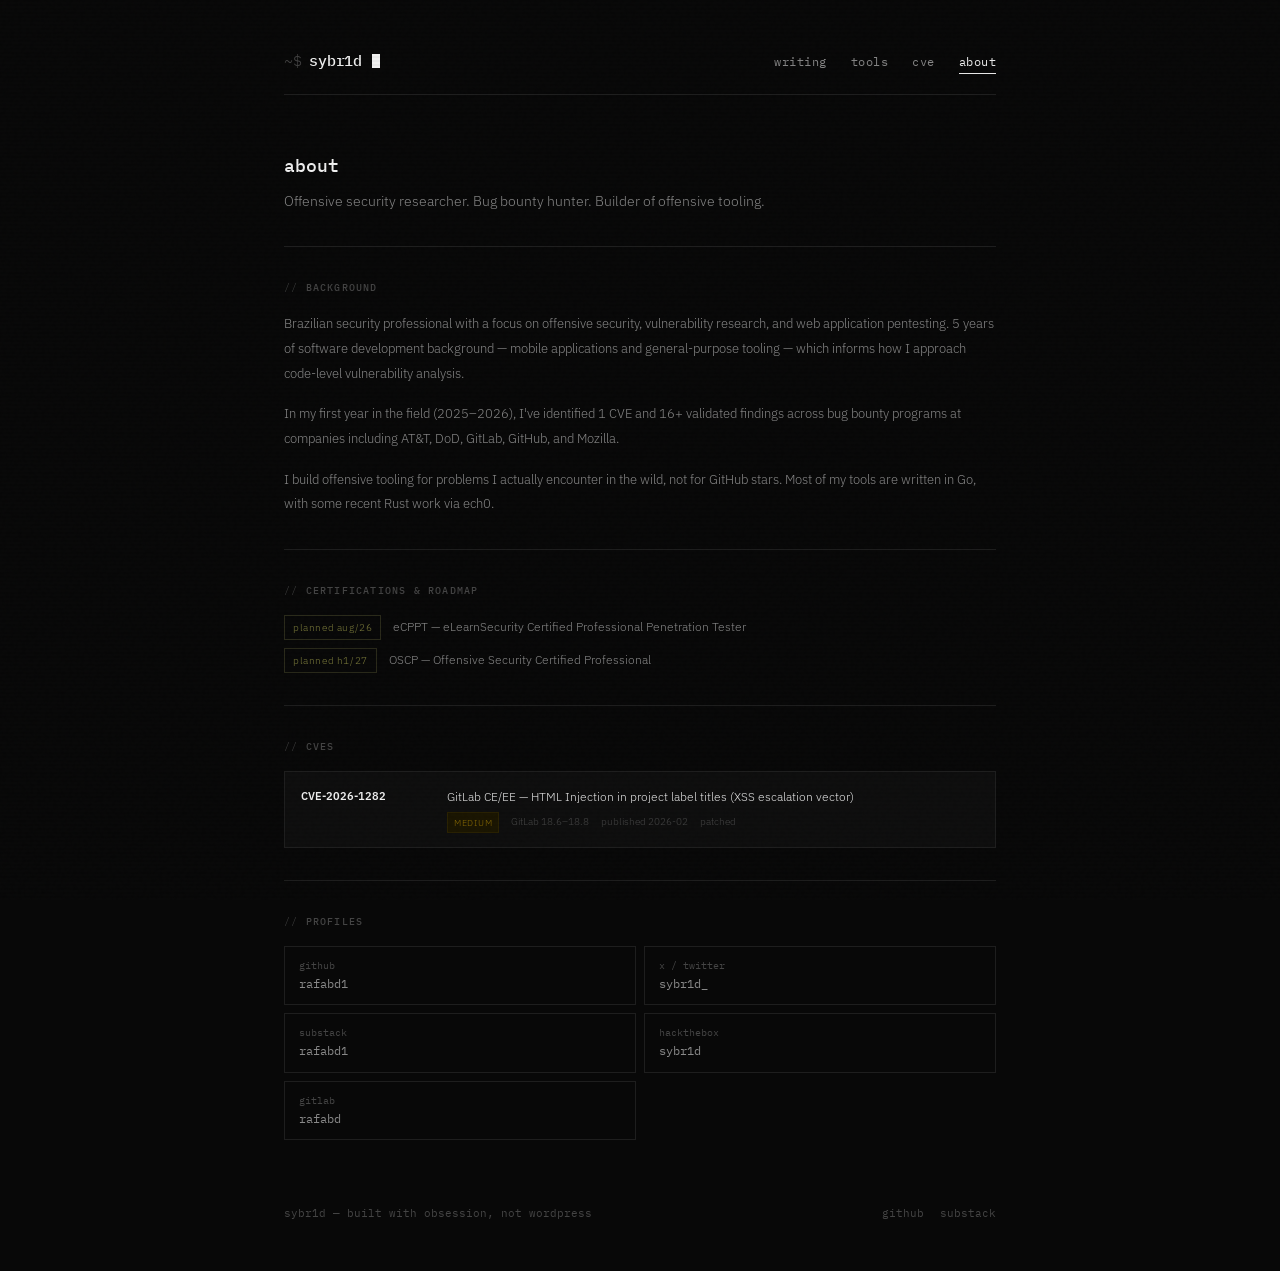
==== about.html @ 63c6136e "Replace all mocks with real content; add writing and about pages - Rename branding from codezero to " ====
<!DOCTYPE html>
<html lang="en">
<head>
<meta charset="UTF-8">
<meta name="viewport" content="width=device-width, initial-scale=1.0">
<title>about — sybr1d</title>
<meta name="description" content="About sybr1d — offensive security researcher, bug bounty hunter, CVE author.">
<link rel="preconnect" href="https://fonts.googleapis.com">
<link href="https://fonts.googleapis.com/css2?family=IBM+Plex+Mono:ital,wght@0,300;0,400;0,500;0,600;1,300;1,400&family=IBM+Plex+Sans:wght@300;400&display=swap" rel="stylesheet">
<link rel="stylesheet" href="style.css">
</head>
<body>

<div class="scroll-line" id="scrollLine"></div>

<div class="site-wrapper">

  <header>
    <div class="header-top">
      <a href="index.html" class="logo">
        <span class="logo-prompt">~$</span> sybr1d<span class="logo-cursor"></span>
      </a>
      <nav>
        <a href="writing.html">writing</a>
        <a href="index.html#tools">tools</a>
        <a href="index.html#cve">cve</a>
        <a href="about.html" class="active">about</a>
      </nav>
    </div>
  </header>

  <div class="page-hero">
    <div class="page-hero-title">about</div>
    <div class="page-hero-desc">
      Offensive security researcher. Bug bounty hunter. Builder of offensive tooling.
    </div>
  </div>

  <div class="about-block">
    <div class="about-block-title">background</div>
    <div class="about-block-content">
      <p>
        Brazilian security professional with a focus on offensive security, vulnerability research, and web application pentesting.
        5 years of software development background — mobile applications and general-purpose tooling — which informs how I approach code-level vulnerability analysis.
      </p>
      <p>
        In my first year in the field (2025–2026), I've identified 1 CVE and 16+ validated findings across bug bounty programs at companies including AT&amp;T, DoD, GitLab, GitHub, and Mozilla.
      </p>
      <p>
        I build offensive tooling for problems I actually encounter in the wild, not for GitHub stars.
        Most of my tools are written in Go, with some recent Rust work via ech0.
      </p>
    </div>
  </div>

  <div class="about-block">
    <div class="about-block-title">certifications &amp; roadmap</div>
    <div class="about-block-content">
      <div class="cert-list">
        <div class="cert-item">
          <span class="cert-badge planned">planned aug/26</span>
          <span class="cert-name">eCPPT — eLearnSecurity Certified Professional Penetration Tester</span>
        </div>
        <div class="cert-item">
          <span class="cert-badge planned">planned h1/27</span>
          <span class="cert-name">OSCP — Offensive Security Certified Professional</span>
        </div>
      </div>
    </div>
  </div>

  <div class="about-block">
    <div class="about-block-title">CVEs</div>
    <div class="about-block-content">
      <a href="https://nvd.nist.gov/vuln/detail/CVE-2026-1282" target="_blank" rel="noopener" class="cve-item" style="margin-top: 0;">
        <div class="cve-id">CVE-2026-1282</div>
        <div class="cve-details">
          <div class="cve-title">GitLab CE/EE — HTML Injection in project label titles (XSS escalation vector)</div>
          <div class="cve-meta">
            <span class="severity medium">MEDIUM</span>
            <span>GitLab 18.6–18.8</span>
            <span>published 2026-02</span>
            <span>patched</span>
          </div>
        </div>
      </a>
    </div>
  </div>

  <div class="about-block" style="border-bottom: none;">
    <div class="about-block-title">profiles</div>
    <div class="profile-grid">
      <a href="https://github.com/rafabd1" target="_blank" rel="noopener" class="profile-link">
        <div>
          <div class="profile-label">github</div>
          <div>rafabd1</div>
        </div>
      </a>
      <a href="https://x.com/sybr1d_" target="_blank" rel="noopener" class="profile-link">
        <div>
          <div class="profile-label">x / twitter</div>
          <div>sybr1d_</div>
        </div>
      </a>
      <a href="https://rafabd1.substack.com/" target="_blank" rel="noopener" class="profile-link">
        <div>
          <div class="profile-label">substack</div>
          <div>rafabd1</div>
        </div>
      </a>
      <a href="https://app.hackthebox.com/users/2216017" target="_blank" rel="noopener" class="profile-link">
        <div>
          <div class="profile-label">hackthebox</div>
          <div>sybr1d</div>
        </div>
      </a>
      <a href="https://gitlab.com/rafabd" target="_blank" rel="noopener" class="profile-link">
        <div>
          <div class="profile-label">gitlab</div>
          <div>rafabd</div>
        </div>
      </a>
    </div>
  </div>

  <footer>
    <div class="footer-left">sybr1d — built with obsession, not wordpress</div>
    <div class="footer-links">
      <a href="https://github.com/rafabd1" target="_blank" rel="noopener">github</a>
      <a href="https://rafabd1.substack.com/" target="_blank" rel="noopener">substack</a>
    </div>
  </footer>

</div>

<script>
  window.addEventListener('scroll', () => {
    const scrollTop = window.scrollY;
    const docHeight = document.body.scrollHeight - window.innerHeight;
    const pct = docHeight > 0 ? (scrollTop / docHeight) * 100 : 0;
    document.getElementById('scrollLine').style.width = pct + '%';
  });
</script>

</body>
</html>
---- style.css ----
:root {
  --bg: #080808;
  --bg2: #0e0e0e;
  --bg3: #141414;
  --border: #1e1e1e;
  --border2: #2a2a2a;
  --text: #e8e8e8;
  --text2: #888;
  --text3: #444;
  --accent: #f0f0f0;
  --dim: #555;
  --tag-bg: #141414;
}

*, *::before, *::after { box-sizing: border-box; margin: 0; padding: 0; }
html { scroll-behavior: smooth; }

body {
  background: var(--bg);
  color: var(--text);
  font-family: 'IBM Plex Mono', monospace;
  font-size: 13px;
  line-height: 1.7;
  min-height: 100vh;
  overflow-x: hidden;
}

body::before {
  content: '';
  position: fixed;
  inset: 0;
  background-image: url("data:image/svg+xml,%3Csvg viewBox='0 0 256 256' xmlns='http://www.w3.org/2000/svg'%3E%3Cfilter id='noise'%3E%3CfeTurbulence type='fractalNoise' baseFrequency='0.9' numOctaves='4' stitchTiles='stitch'/%3E%3C/filter%3E%3Crect width='100%25' height='100%25' filter='url(%23noise)' opacity='0.035'/%3E%3C/svg%3E");
  pointer-events: none;
  z-index: 9999;
  opacity: 0.4;
}

body::after {
  content: '';
  position: fixed;
  inset: 0;
  background: repeating-linear-gradient(0deg, transparent, transparent 2px, rgba(0,0,0,0.03) 2px, rgba(0,0,0,0.03) 4px);
  pointer-events: none;
  z-index: 9998;
}

.site-wrapper {
  max-width: 760px;
  margin: 0 auto;
  padding: 0 24px;
}

/* HEADER */
header { padding: 48px 0 0; position: relative; }

.header-top {
  display: flex;
  align-items: baseline;
  justify-content: space-between;
  border-bottom: 1px solid var(--border);
  padding-bottom: 20px;
  margin-bottom: 0;
}

.logo {
  font-size: 15px;
  font-weight: 500;
  letter-spacing: -0.02em;
  color: var(--accent);
  text-decoration: none;
  display: flex;
  align-items: center;
  gap: 8px;
}

.logo-prompt { color: var(--text3); font-weight: 300; }

.logo-cursor {
  display: inline-block;
  width: 8px;
  height: 14px;
  background: var(--accent);
  animation: blink 1.1s step-end infinite;
  margin-left: 2px;
  vertical-align: middle;
}

@keyframes blink {
  0%, 100% { opacity: 1; }
  50% { opacity: 0; }
}

nav { display: flex; gap: 24px; align-items: center; }

nav a {
  color: var(--text2);
  text-decoration: none;
  font-size: 12px;
  font-weight: 400;
  letter-spacing: 0.04em;
  transition: color 0.15s;
  position: relative;
}

nav a:hover { color: var(--accent); }

nav a::after {
  content: '';
  position: absolute;
  bottom: -2px;
  left: 0;
  width: 0;
  height: 1px;
  background: var(--accent);
  transition: width 0.2s;
}

nav a:hover::after { width: 100%; }
nav a.active { color: var(--accent); }
nav a.active::after { width: 100%; }

/* HERO */
.hero {
  padding: 56px 0 48px;
  border-bottom: 1px solid var(--border);
}

.hero-ascii {
  font-size: 10px;
  line-height: 1.2;
  color: var(--text3);
  margin-bottom: 32px;
  white-space: pre;
  overflow: hidden;
  animation: fadeIn 1s ease 0.3s both;
  letter-spacing: 0;
}

@keyframes fadeIn {
  from { opacity: 0; transform: translateY(8px); }
  to { opacity: 1; transform: translateY(0); }
}

.hero-title {
  font-size: 13px;
  font-weight: 400;
  color: var(--text2);
  margin-bottom: 16px;
  animation: fadeIn 0.8s ease 0.5s both;
}

.hero-title span { color: var(--accent); font-weight: 500; }

.hero-desc {
  font-family: 'IBM Plex Sans', sans-serif;
  font-size: 14px;
  font-weight: 300;
  color: var(--text2);
  line-height: 1.8;
  max-width: 560px;
  animation: fadeIn 0.8s ease 0.7s both;
}

.hero-meta {
  margin-top: 28px;
  display: flex;
  gap: 24px;
  flex-wrap: wrap;
  animation: fadeIn 0.8s ease 0.9s both;
}

.hero-stat { display: flex; flex-direction: column; gap: 2px; }

.hero-stat-val {
  font-size: 20px;
  font-weight: 500;
  color: var(--accent);
  letter-spacing: -0.04em;
}

.hero-stat-label {
  font-size: 10px;
  color: var(--text3);
  letter-spacing: 0.08em;
  text-transform: uppercase;
}

/* SECTION */
section {
  padding: 40px 0;
  border-bottom: 1px solid var(--border);
  animation: fadeIn 0.8s ease 1s both;
}

.section-header {
  display: flex;
  align-items: center;
  justify-content: space-between;
  margin-bottom: 28px;
}

.section-title {
  font-size: 10px;
  font-weight: 500;
  letter-spacing: 0.12em;
  text-transform: uppercase;
  color: var(--text3);
  display: flex;
  align-items: center;
  gap: 10px;
}

.section-title::before { content: '//'; color: var(--text3); font-weight: 300; }

.section-link {
  font-size: 11px;
  color: var(--text3);
  text-decoration: none;
  letter-spacing: 0.04em;
  transition: color 0.15s;
}

.section-link:hover { color: var(--accent); }

/* POSTS */
.post-list { display: flex; flex-direction: column; gap: 0; }

.post-item {
  display: grid;
  grid-template-columns: 80px 1fr;
  gap: 0 20px;
  padding: 16px 0;
  border-top: 1px solid var(--border);
  text-decoration: none;
  color: inherit;
  transition: background 0.15s;
  position: relative;
}

.post-item:first-child { border-top: none; }

.post-item::before {
  content: '';
  position: absolute;
  left: -24px;
  top: 0;
  bottom: 0;
  width: 2px;
  background: var(--accent);
  transform: scaleY(0);
  transition: transform 0.2s;
  transform-origin: top;
}

.post-item:hover::before { transform: scaleY(1); }

.post-date {
  font-size: 11px;
  color: var(--text3);
  padding-top: 2px;
  white-space: nowrap;
}

.post-title {
  font-size: 13px;
  font-weight: 500;
  color: var(--text);
  margin-bottom: 4px;
  transition: color 0.15s;
  line-height: 1.4;
}

.post-item:hover .post-title { color: var(--accent); }

.post-excerpt {
  font-family: 'IBM Plex Sans', sans-serif;
  font-size: 12px;
  font-weight: 300;
  color: var(--text2);
  line-height: 1.6;
  margin-bottom: 8px;
}

.post-tags { display: flex; gap: 6px; flex-wrap: wrap; }

.tag {
  font-size: 10px;
  padding: 2px 7px;
  border: 1px solid var(--border2);
  color: var(--text3);
  letter-spacing: 0.05em;
  transition: all 0.15s;
}

.post-item:hover .tag { border-color: var(--border2); color: var(--dim); }

/* FEATURED POST */
.post-item.featured {
  background: var(--bg2);
  padding: 20px;
  margin: 0 -24px;
  width: calc(100% + 48px);
  grid-template-columns: 1fr;
  gap: 0;
}

.post-item.featured .post-date { margin-bottom: 8px; }
.post-item.featured .post-title { font-size: 16px; margin-bottom: 8px; }
.post-item.featured::before { left: 0; width: 3px; }

/* TOOLS/PROJECTS */
.project-grid {
  display: grid;
  grid-template-columns: 1fr 1fr;
  gap: 1px;
  background: var(--border);
}

.project-card {
  background: var(--bg);
  padding: 20px;
  text-decoration: none;
  color: inherit;
  transition: background 0.15s;
  position: relative;
  overflow: hidden;
}

.project-card::after {
  content: attr(data-ascii);
  position: absolute;
  bottom: 8px;
  right: 12px;
  font-size: 18px;
  color: var(--border2);
  line-height: 1;
  transition: color 0.2s;
}

.project-card:hover { background: var(--bg2); }
.project-card:hover::after { color: var(--border); }

.project-card.wide { grid-column: span 2; }

.project-name {
  font-size: 12px;
  font-weight: 500;
  color: var(--accent);
  margin-bottom: 6px;
  display: flex;
  align-items: center;
  gap: 8px;
}

.project-lang {
  font-size: 9px;
  color: var(--text3);
  letter-spacing: 0.06em;
}

.project-status {
  font-size: 9px;
  padding: 1px 5px;
  border: 1px solid var(--border2);
  color: var(--text3);
  letter-spacing: 0.06em;
}

.project-status.active { border-color: #2a3a2a; color: #4a7a4a; }

.project-desc {
  font-family: 'IBM Plex Sans', sans-serif;
  font-size: 12px;
  font-weight: 300;
  color: var(--text2);
  line-height: 1.5;
}

/* CVE SECTION */
.cve-list { display: flex; flex-direction: column; gap: 12px; }

.cve-item {
  display: flex;
  align-items: flex-start;
  gap: 16px;
  padding: 14px 16px;
  border: 1px solid var(--border);
  background: var(--bg2);
  transition: border-color 0.15s;
  text-decoration: none;
  color: inherit;
}

.cve-item:hover { border-color: var(--border2); }

.cve-id {
  font-size: 11px;
  font-weight: 600;
  color: var(--accent);
  white-space: nowrap;
  min-width: 130px;
}

.cve-title { font-size: 12px; color: var(--text); margin-bottom: 3px; }

.cve-meta {
  font-size: 10px;
  color: var(--text3);
  display: flex;
  gap: 12px;
}

.severity {
  padding: 1px 6px;
  font-size: 9px;
  letter-spacing: 0.06em;
}

.severity.low { background: #0a1a0a; color: #4a8a4a; border: 1px solid #1a2a1a; }
.severity.medium { background: #1a1500; color: #8a6a00; border: 1px solid #2a2200; }
.severity.high { background: #1a0a00; color: #aa4a00; border: 1px solid #2a1400; }
.severity.critical { background: #1a0000; color: #cc2200; border: 1px solid #2a0000; }

/* TERMINAL BLOCK */
.terminal {
  background: var(--bg2);
  border: 1px solid var(--border);
  padding: 20px;
  margin: 32px 0;
  position: relative;
  overflow: hidden;
}

.terminal::before {
  content: '● ● ●';
  position: absolute;
  top: 8px;
  left: 14px;
  font-size: 8px;
  color: var(--border2);
  letter-spacing: 4px;
}

.terminal-body {
  margin-top: 12px;
  font-size: 12px;
  line-height: 1.8;
  color: var(--text2);
}

.terminal-body .prompt { color: var(--text3); }
.terminal-body .cmd { color: var(--text); }
.terminal-body .output { color: var(--text2); padding-left: 0; }
.terminal-body .comment { color: var(--text3); font-style: italic; }

/* ABOUT SECTION */
.about-text {
  font-family: 'IBM Plex Sans', sans-serif;
  font-size: 13px;
  color: var(--text2);
  line-height: 1.9;
}

.about-links {
  display: flex;
  gap: 20px;
  margin-top: 20px;
  flex-wrap: wrap;
}

.about-links a {
  color: var(--text3);
  text-decoration: none;
  font-size: 12px;
  transition: color 0.15s;
}

.about-links a:hover { color: var(--accent); }

/* PAGE HEADER (sub-pages) */
.page-hero {
  padding: 56px 0 32px;
  border-bottom: 1px solid var(--border);
}

.page-hero-title {
  font-size: 18px;
  font-weight: 500;
  color: var(--accent);
  margin-bottom: 8px;
}

.page-hero-desc {
  font-family: 'IBM Plex Sans', sans-serif;
  font-size: 14px;
  font-weight: 300;
  color: var(--text2);
  line-height: 1.8;
}

/* ARTICLE CARD (writing page) */
.article-card {
  padding: 28px 0;
  border-bottom: 1px solid var(--border);
}

.article-card:first-child { padding-top: 0; }

.article-card-date {
  font-size: 11px;
  color: var(--text3);
  margin-bottom: 8px;
}

.article-card-title {
  font-size: 16px;
  font-weight: 500;
  color: var(--accent);
  margin-bottom: 8px;
  line-height: 1.4;
}

.article-card-title a {
  color: inherit;
  text-decoration: none;
  transition: color 0.15s;
}

.article-card-title a:hover { color: var(--text); }

.article-card-excerpt {
  font-family: 'IBM Plex Sans', sans-serif;
  font-size: 13px;
  font-weight: 300;
  color: var(--text2);
  line-height: 1.7;
  margin-bottom: 12px;
  max-width: 620px;
}

.article-card-footer {
  display: flex;
  align-items: center;
  gap: 16px;
}

.article-card-link {
  font-size: 11px;
  color: var(--text3);
  text-decoration: none;
  letter-spacing: 0.04em;
  transition: color 0.15s;
}

.article-card-link:hover { color: var(--accent); }

/* ABOUT PAGE DETAIL */
.about-block {
  padding: 32px 0;
  border-bottom: 1px solid var(--border);
}

.about-block-title {
  font-size: 10px;
  font-weight: 500;
  letter-spacing: 0.12em;
  text-transform: uppercase;
  color: var(--text3);
  margin-bottom: 16px;
}

.about-block-title::before { content: '// '; font-weight: 300; }

.about-block-content {
  font-family: 'IBM Plex Sans', sans-serif;
  font-size: 13px;
  font-weight: 300;
  color: var(--text2);
  line-height: 1.9;
}

.about-block-content p { margin-bottom: 16px; }
.about-block-content p:last-child { margin-bottom: 0; }

.cert-list {
  display: flex;
  flex-direction: column;
  gap: 8px;
  margin-top: 12px;
}

.cert-item {
  display: flex;
  align-items: center;
  gap: 12px;
  font-size: 12px;
}

.cert-badge {
  font-size: 10px;
  padding: 2px 8px;
  border: 1px solid var(--border2);
  color: var(--text3);
  letter-spacing: 0.06em;
  white-space: nowrap;
}

.cert-badge.planned { border-color: #2a2a1a; color: #7a7a3a; }

.cert-name { color: var(--text2); }

.profile-grid {
  display: grid;
  grid-template-columns: 1fr 1fr;
  gap: 8px;
  margin-top: 12px;
}

.profile-link {
  display: flex;
  align-items: center;
  gap: 8px;
  padding: 10px 14px;
  border: 1px solid var(--border);
  text-decoration: none;
  color: var(--text2);
  font-size: 12px;
  transition: all 0.15s;
}

.profile-link:hover { border-color: var(--border2); color: var(--accent); }

.profile-label { color: var(--text3); font-size: 10px; }

/* FOOTER */
footer {
  padding: 32px 0 48px;
  display: flex;
  justify-content: space-between;
  align-items: center;
  flex-wrap: wrap;
  gap: 12px;
}

.footer-left { font-size: 11px; color: var(--text3); }

.footer-links { display: flex; gap: 16px; }

.footer-links a {
  font-size: 11px;
  color: var(--text3);
  text-decoration: none;
  transition: color 0.15s;
}

.footer-links a:hover { color: var(--accent); }

hr { border: none; border-top: 1px solid var(--border); margin: 0; }

/* SCROLL INDICATOR */
.scroll-line {
  position: fixed;
  top: 0;
  left: 0;
  height: 1px;
  background: var(--accent);
  width: 0%;
  z-index: 10000;
  transition: width 0.1s linear;
}

/* RESPONSIVE */
@media (max-width: 600px) {
  .header-top { flex-direction: column; gap: 16px; }
  .project-grid { grid-template-columns: 1fr; }
  .project-card.wide { grid-column: span 1; }
  .post-item { grid-template-columns: 1fr; gap: 4px; }
  .hero-ascii { display: none; }
  .cve-item { flex-direction: column; gap: 8px; }
  .cve-id { min-width: unset; }
  .profile-grid { grid-template-columns: 1fr; }
}
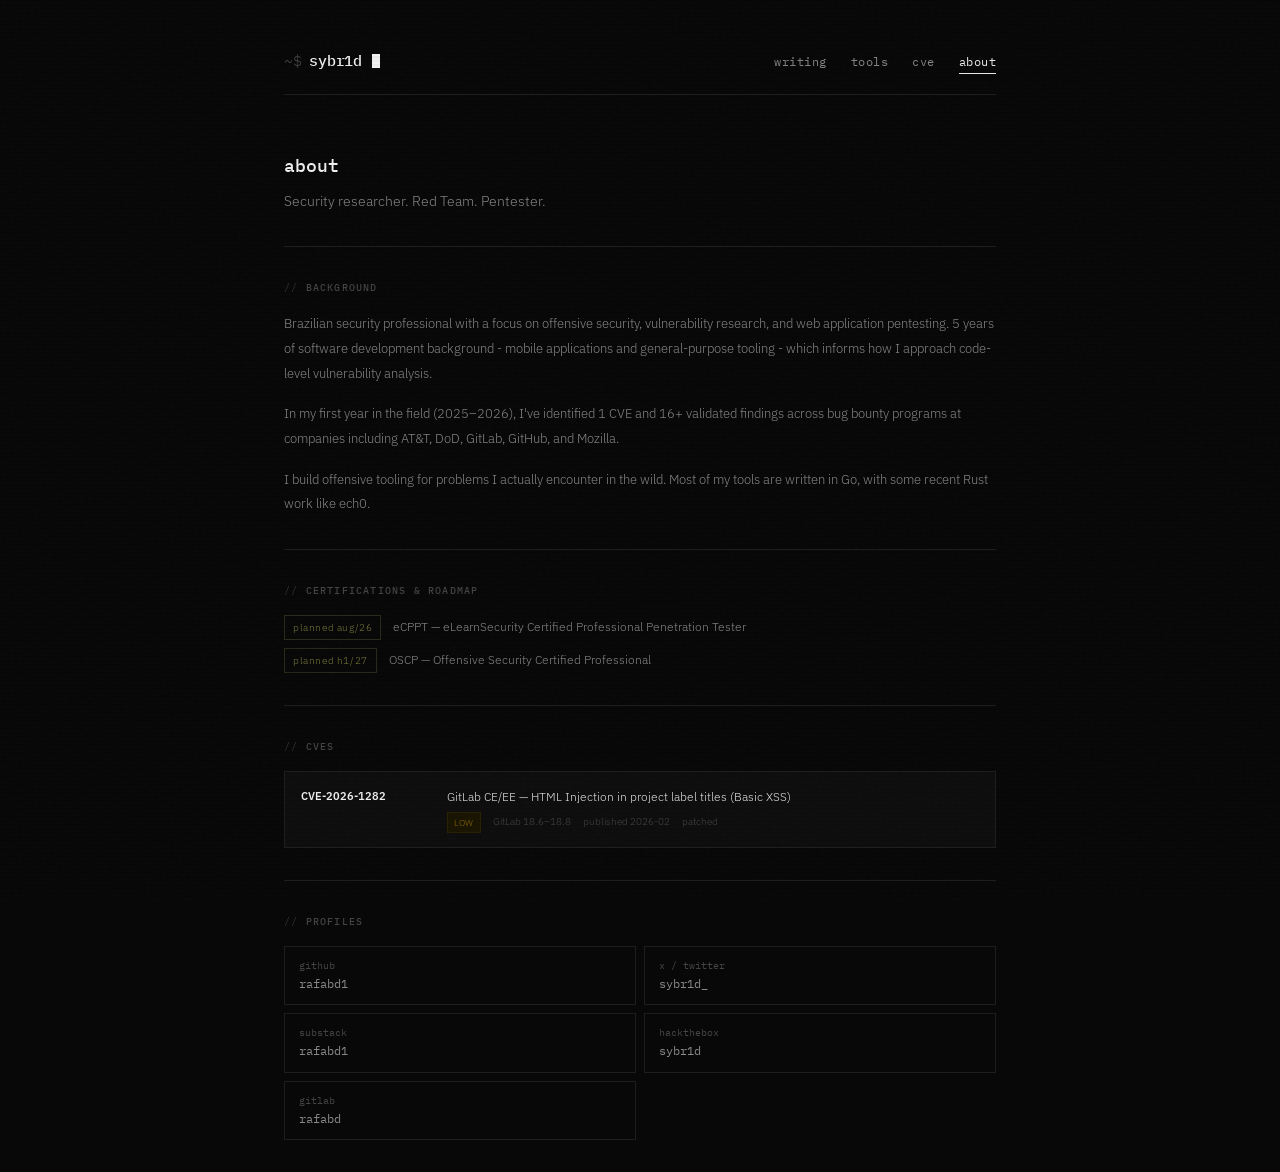
==== commit 6671c4d4: "content: refine branding text and remove global footer - Update professional descriptions to emphasi" ====
--- a/about.html
+++ b/about.html
@@ -4,7 +4,7 @@
 <meta charset="UTF-8">
 <meta name="viewport" content="width=device-width, initial-scale=1.0">
 <title>about — sybr1d</title>
-<meta name="description" content="About sybr1d — offensive security researcher, bug bounty hunter, CVE author.">
+<meta name="description" content="About sybr1d — offensive security researcher, pentester.">
 <link rel="preconnect" href="https://fonts.googleapis.com">
 <link href="https://fonts.googleapis.com/css2?family=IBM+Plex+Mono:ital,wght@0,300;0,400;0,500;0,600;1,300;1,400&family=IBM+Plex+Sans:wght@300;400&display=swap" rel="stylesheet">
 <link rel="stylesheet" href="style.css">
@@ -32,7 +32,7 @@
   <div class="page-hero">
     <div class="page-hero-title">about</div>
     <div class="page-hero-desc">
-      Offensive security researcher. Bug bounty hunter. Builder of offensive tooling.
+      Security researcher. Red Team. Pentester.
     </div>
   </div>
 
@@ -41,14 +41,14 @@
     <div class="about-block-content">
       <p>
         Brazilian security professional with a focus on offensive security, vulnerability research, and web application pentesting.
-        5 years of software development background — mobile applications and general-purpose tooling — which informs how I approach code-level vulnerability analysis.
+        5 years of software development background - mobile applications and general-purpose tooling - which informs how I approach code-level vulnerability analysis.
       </p>
       <p>
         In my first year in the field (2025–2026), I've identified 1 CVE and 16+ validated findings across bug bounty programs at companies including AT&amp;T, DoD, GitLab, GitHub, and Mozilla.
       </p>
       <p>
-        I build offensive tooling for problems I actually encounter in the wild, not for GitHub stars.
-        Most of my tools are written in Go, with some recent Rust work via ech0.
+        I build offensive tooling for problems I actually encounter in the wild.
+        Most of my tools are written in Go, with some recent Rust work like ech0.
       </p>
     </div>
   </div>
@@ -75,9 +75,9 @@
       <a href="https://nvd.nist.gov/vuln/detail/CVE-2026-1282" target="_blank" rel="noopener" class="cve-item" style="margin-top: 0;">
         <div class="cve-id">CVE-2026-1282</div>
         <div class="cve-details">
-          <div class="cve-title">GitLab CE/EE — HTML Injection in project label titles (XSS escalation vector)</div>
+          <div class="cve-title">GitLab CE/EE — HTML Injection in project label titles (Basic XSS)</div>
           <div class="cve-meta">
-            <span class="severity medium">MEDIUM</span>
+            <span class="severity medium">LOW</span>
             <span>GitLab 18.6–18.8</span>
             <span>published 2026-02</span>
             <span>patched</span>
@@ -123,14 +123,6 @@
     </div>
   </div>
 
-  <footer>
-    <div class="footer-left">sybr1d — built with obsession, not wordpress</div>
-    <div class="footer-links">
-      <a href="https://github.com/rafabd1" target="_blank" rel="noopener">github</a>
-      <a href="https://rafabd1.substack.com/" target="_blank" rel="noopener">substack</a>
-    </div>
-  </footer>
-
 </div>
 
 <script>
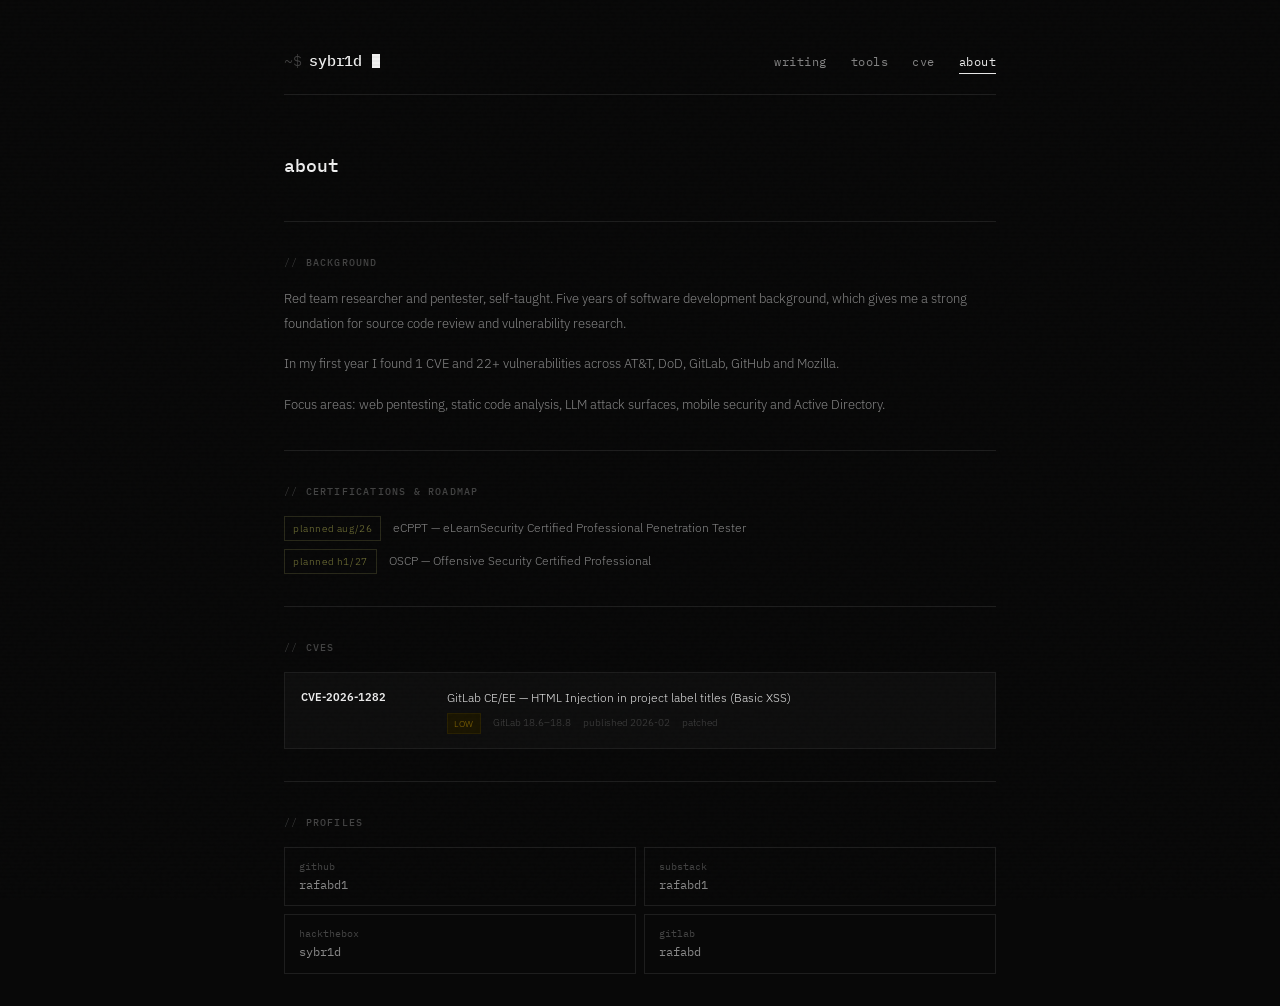
==== commit 902478f0: "docs: update about and index pages with revised descriptions and background information" ====
--- a/about.html
+++ b/about.html
@@ -4,7 +4,7 @@
 <meta charset="UTF-8">
 <meta name="viewport" content="width=device-width, initial-scale=1.0">
 <title>about — sybr1d</title>
-<meta name="description" content="About sybr1d — offensive security researcher, pentester.">
+<meta name="description" content="About sybr1d — red team researcher, bug hunter, vulnerability research.">
 <link rel="preconnect" href="https://fonts.googleapis.com">
 <link href="https://fonts.googleapis.com/css2?family=IBM+Plex+Mono:ital,wght@0,300;0,400;0,500;0,600;1,300;1,400&family=IBM+Plex+Sans:wght@300;400&display=swap" rel="stylesheet">
 <link rel="stylesheet" href="style.css">
@@ -31,24 +31,19 @@
 
   <div class="page-hero">
     <div class="page-hero-title">about</div>
-    <div class="page-hero-desc">
-      Security researcher. Red Team. Pentester.
-    </div>
   </div>
 
   <div class="about-block">
     <div class="about-block-title">background</div>
     <div class="about-block-content">
       <p>
-        Brazilian security professional with a focus on offensive security, vulnerability research, and web application pentesting.
-        5 years of software development background - mobile applications and general-purpose tooling - which informs how I approach code-level vulnerability analysis.
+        Red team researcher and pentester, self-taught. Five years of software development background, which gives me a strong foundation for source code review and vulnerability research.
       </p>
       <p>
-        In my first year in the field (2025–2026), I've identified 1 CVE and 16+ validated findings across bug bounty programs at companies including AT&amp;T, DoD, GitLab, GitHub, and Mozilla.
+        In my first year I found 1 CVE and 22+ vulnerabilities across AT&amp;T, DoD, GitLab, GitHub and Mozilla.
       </p>
       <p>
-        I build offensive tooling for problems I actually encounter in the wild.
-        Most of my tools are written in Go, with some recent Rust work like ech0.
+        Focus areas: web pentesting, static code analysis, LLM attack surfaces, mobile security and Active Directory.
       </p>
     </div>
   </div>
@@ -96,12 +91,6 @@
           <div>rafabd1</div>
         </div>
       </a>
-      <a href="https://x.com/sybr1d_" target="_blank" rel="noopener" class="profile-link">
-        <div>
-          <div class="profile-label">x / twitter</div>
-          <div>sybr1d_</div>
-        </div>
-      </a>
       <a href="https://rafabd1.substack.com/" target="_blank" rel="noopener" class="profile-link">
         <div>
           <div class="profile-label">substack</div>
--- a/style.css
+++ b/style.css
@@ -126,8 +126,8 @@
 }
 
 .hero-ascii {
-  font-size: 10px;
-  line-height: 1.2;
+  font-size: 18px;
+  line-height: 1.25;
   color: var(--text3);
   margin-bottom: 32px;
   white-space: pre;
@@ -318,7 +318,7 @@
 
 .project-card {
   background: var(--bg);
-  padding: 20px;
+  padding: 20px 20px 40px 20px;
   text-decoration: none;
   color: inherit;
   transition: background 0.15s;
